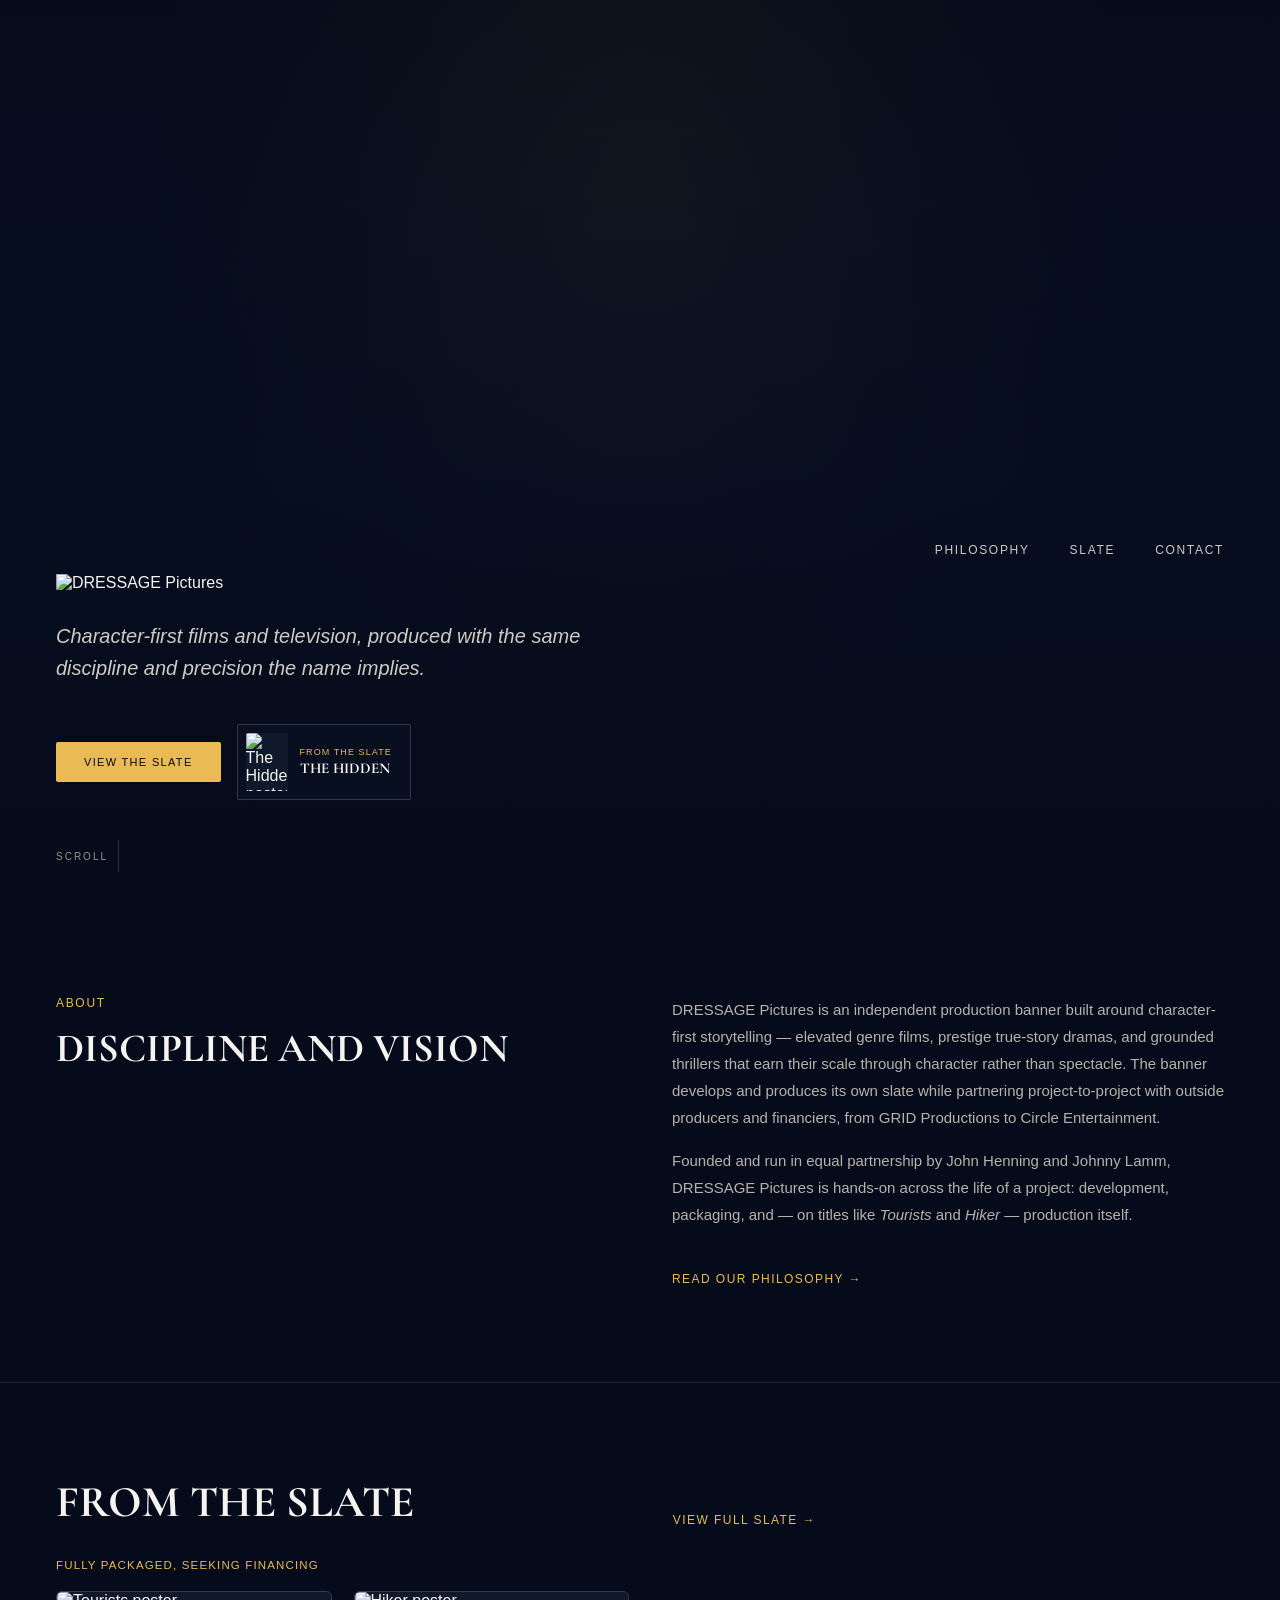
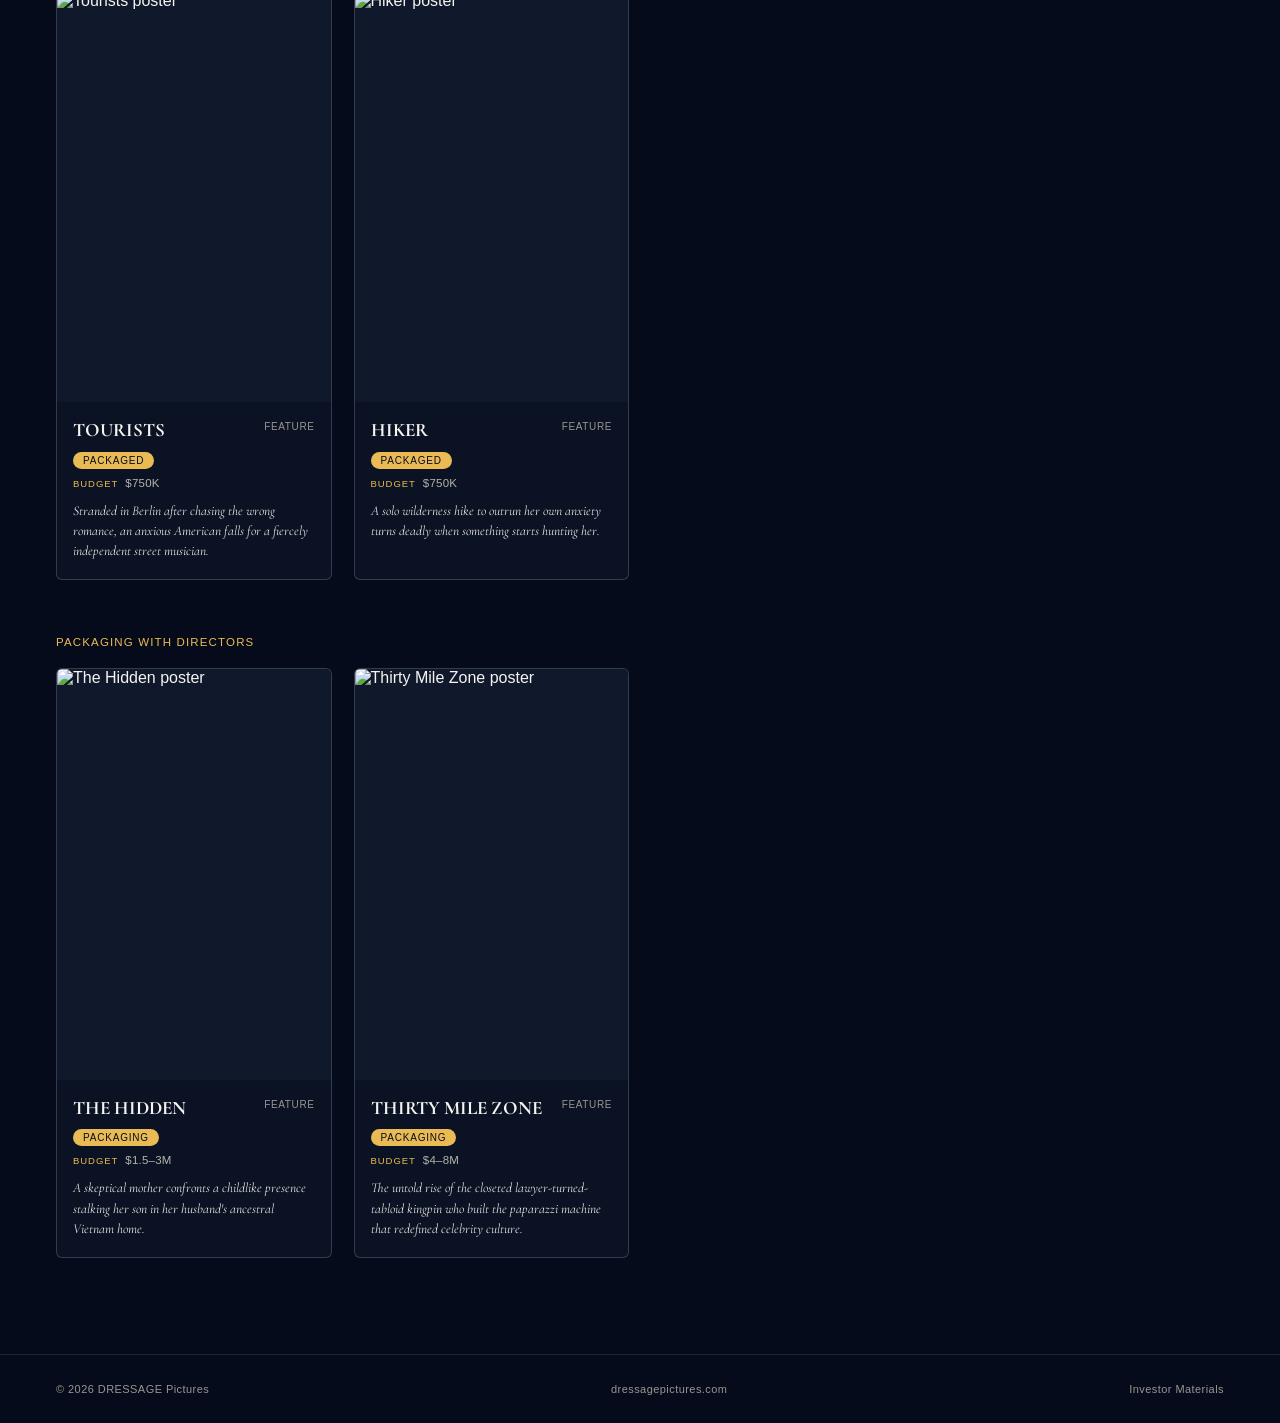
==== index.html @ 516fdd28 "Add files via upload" ====
<!doctype html>
<html lang="en">
<head>
<meta charset="utf-8">
<meta name="viewport" content="width=device-width, initial-scale=1">
<title>DRESSAGE Pictures — Independent Production Banner</title>
<meta name="description" content="DRESSAGE Pictures is an independent production banner built around character-first storytelling — elevated genre films, prestige true-story dramas, and grounded thrillers.">
<link rel="preconnect" href="https://fonts.googleapis.com">
<link href="https://fonts.googleapis.com/css2?family=Cormorant+Garamond:ital,wght@0,500;0,600;0,700;1,500&display=swap" rel="stylesheet">
<link rel="stylesheet" href="style.css">
</head>
<body>

<header class="hero">
  <!--
    HERO VIDEO — alternates back and forth between two graded, muted clips
    (face/neck close-up, then hoof/legwork close-up), each heavily graded to
    match (teal shadows / warm highlights, boosted contrast, vignette, film
    grain, cinematic crop). Free-licensed Pexels footage, no watermark.
    A wider arena/establishing shot is also available at
    assets/video/hero-dressage.mp4 if you'd rather swap it into the rotation.
  -->
  <video class="hero-media" id="hero-video" autoplay muted playsinline webkit-playsinline="true" disablepictureinpicture disableremoteplayback preload="auto" poster="assets/hero-fallback.jpg" src="assets/video/hero-dressage-closeup.mp4"></video>
  <div class="hero-scrim"></div>

  <nav class="site-nav" style="justify-content:flex-end;">
    <nav>
      <a href="philosophy.html" class="navlink">Philosophy</a>
      <a href="slate.html" class="navlink">Slate</a>
      <a href="contact.html" class="navlink">Contact</a>
    </nav>
  </nav>

  <div class="hero-content">
    <img class="hero-logo" src="assets/dressage-logo.png" alt="DRESSAGE Pictures">
    <p class="lede">Character-first films and television, produced with the same discipline and precision the name implies.</p>
    <div class="hero-cta">
      <a class="btn" href="slate.html">View the Slate</a>
      <a class="slate-peek-inline" id="slate-peek-link" href="slate.html">
        <img class="peek-poster" id="slate-peek-img" src="" alt="">
        <span class="peek-text">
          <span class="peek-label">From the Slate</span>
          <span class="peek-title" id="slate-peek-title"></span>
        </span>
      </a>
    </div>
  </div>

  <div class="scroll-cue">Scroll</div>
</header>

<section class="section about-strip">
  <div>
    <div class="eyebrow">About</div>
    <h2 style="font-weight:700; text-transform:uppercase; font-size:clamp(1.9rem,4vw,2.5rem); line-height:1.1; margin-bottom:22px;">Discipline and Vision</h2>
  </div>
  <div>
    <p>DRESSAGE Pictures is an independent production banner built around character-first storytelling — elevated genre films, prestige true-story dramas, and grounded thrillers that earn their scale through character rather than spectacle. The banner develops and produces its own slate while partnering project-to-project with outside producers and financiers, from GRID Productions to Circle Entertainment.</p>
    <p>Founded and run in equal partnership by John Henning and Johnny Lamm, DRESSAGE Pictures is hands-on across the life of a project: development, packaging, and — on titles like <em>Tourists</em> and <em>Hiker</em> — production itself.</p>
    <a class="section-foot-link" href="philosophy.html">Read our philosophy →</a>
  </div>
</section>

<script>
(function(){
  var titles = [
    {slug:"tourists", title:"Tourists", poster:"posters/tourists.jpg"},
    {slug:"hiker", title:"Hiker", poster:"posters/hiker.jpg"},
    {slug:"the-hidden", title:"The Hidden", poster:"posters/the-hidden.jpg"},
    {slug:"thirty-mile-zone", title:"Thirty Mile Zone", poster:"posters/thirty-mile-zone.jpg"},
    {slug:"attached", title:"Attached", poster:"posters/attached.jpg"},
    {slug:"carry-okay", title:"Carry, Okay!", poster:"posters/carry-okay.jpg"},
    {slug:"the-artist", title:"The Artist", poster:"posters/the-artist.jpg"},
    {slug:"sucked-in", title:"Sucked In", poster:"posters/sucked-in.jpg"},
    {slug:"firecracker", title:"Firecracker", poster:"posters/firecracker.jpg"},
    {slug:"elder", title:"Elder", poster:"posters/elder.jpg"},
    {slug:"under-water", title:"Under Water", poster:"posters/under-water.jpg"},
    {slug:"tunnels", title:"Tunnels", poster:"posters/tunnels.jpg"},
    {slug:"the-first-lady", title:"The First Lady", poster:"posters/the-first-lady.jpg"},
    {slug:"dreamliner", title:"Dreamliner", poster:"posters/dreamliner.jpg"},
    {slug:"no-slaves-of-men", title:"No Slaves of Men", poster:"posters/no-slaves-of-men.jpg"},
    {slug:"hank-goes-to-hollywood", title:"Hank Goes to Hollywood", poster:"posters/hank-goes-to-hollywood.jpg"}
  ];
  var pick = titles[Math.floor(Math.random() * titles.length)];
  var link = document.getElementById("slate-peek-link");
  var img = document.getElementById("slate-peek-img");
  var titleEl = document.getElementById("slate-peek-title");
  if(link && img && titleEl){
    link.href = "slate.html#" + pick.slug;
    img.src = pick.poster;
    img.alt = pick.title + " poster";
    titleEl.textContent = pick.title;
  }
})();

(function(){
  // Hero video: alternate back and forth between the two graded clips,
  // starting on a random one each time the page loads. Muted + playsinline
  // so it autoplays inline on iOS/Android; if a mobile browser still blocks
  // autoplay (low-power mode, data saver, etc.) we retry on first touch/tap.
  var heroSources = [
    "assets/video/hero-dressage-closeup.mp4",
    "assets/video/hero-dressage-hooves.mp4"
  ];
  var heroIndex = Math.floor(Math.random() * heroSources.length);
  var v = document.getElementById("hero-video");
  if(v){
    v.src = heroSources[heroIndex];
    v.load();

    var tryPlay = function(){
      var p = v.play();
      if(p && typeof p.catch === "function"){
        p.catch(function(){ /* retried below on user gesture */ });
      }
    };
    tryPlay();

    var resumeOnGesture = function(){
      if(v.paused){ tryPlay(); }
      document.removeEventListener("touchstart", resumeOnGesture);
      document.removeEventListener("click", resumeOnGesture);
    };
    document.addEventListener("touchstart", resumeOnGesture, {passive:true});
    document.addEventListener("click", resumeOnGesture);

    v.addEventListener("ended", function(){
      heroIndex = (heroIndex + 1) % heroSources.length;
      v.src = heroSources[heroIndex];
      tryPlay();
    });
  }
})();
</script>

<hr class="hr">

<section class="section">
  <div class="section-head" style="display:flex; align-items:flex-end; justify-content:space-between; gap:24px; flex-wrap:wrap; margin-bottom:24px;">
    <div>
      <h2>From the Slate</h2>
    </div>
    <a class="section-foot-link" style="margin-top:0;" href="slate.html">View full slate →</a>
  </div>

  <div class="grouplabel">Fully Packaged, Seeking Financing</div>
  <div class="feature-grid" style="margin-bottom:48px;">

    <div class="title-card">
      <img class="poster" src="posters/tourists.jpg" alt="Tourists poster">
      <div class="body">
        <div class="top">
          <h3>Tourists</h3>
          <span class="fmt">Feature</span>
        </div>
        <div><span class="tag tag-prod">Packaged</span></div>
        <div class="budget"><span class="budget-label">Budget</span>$750K</div>
        <p class="logline">Stranded in Berlin after chasing the wrong romance, an anxious American falls for a fiercely independent street musician.</p>
      </div>
    </div>

    <div class="title-card">
      <img class="poster" src="posters/hiker.jpg" alt="Hiker poster">
      <div class="body">
        <div class="top">
          <h3>Hiker</h3>
          <span class="fmt">Feature</span>
        </div>
        <div><span class="tag tag-prod">Packaged</span></div>
        <div class="budget"><span class="budget-label">Budget</span>$750K</div>
        <p class="logline">A solo wilderness hike to outrun her own anxiety turns deadly when something starts hunting her.</p>
      </div>
    </div>

  </div>

  <div class="grouplabel">Packaging with Directors</div>
  <div class="feature-grid">

    <div class="title-card">
      <img class="poster" src="posters/the-hidden.jpg" alt="The Hidden poster">
      <div class="body">
        <div class="top">
          <h3>The Hidden</h3>
          <span class="fmt">Feature</span>
        </div>
        <div><span class="tag tag-prod">Packaging</span></div>
        <div class="budget"><span class="budget-label">Budget</span>$1.5–3M</div>
        <p class="logline">A skeptical mother confronts a childlike presence stalking her son in her husband's ancestral Vietnam home.</p>
      </div>
    </div>

    <div class="title-card">
      <img class="poster" src="posters/thirty-mile-zone.jpg" alt="Thirty Mile Zone poster">
      <div class="body">
        <div class="top">
          <h3>Thirty Mile Zone</h3>
          <span class="fmt">Feature</span>
        </div>
        <div><span class="tag tag-prod">Packaging</span></div>
        <div class="budget"><span class="budget-label">Budget</span>$4–8M</div>
        <p class="logline">The untold rise of the closeted lawyer-turned-tabloid kingpin who built the paparazzi machine that redefined celebrity culture.</p>
      </div>
    </div>

  </div>
</section>

<footer class="site-footer">
  <span>© 2026 DRESSAGE Pictures</span>
  <span>dressagepictures.com</span>
  <a href="#" target="_blank" rel="noopener">Investor Materials</a>
</footer>

</body>
</html>
---- style.css ----
/* ==========================================================================
   DRESSAGE Pictures — shared site stylesheet
   ========================================================================== */

:root{
  --bg:#050b1a;
  --card:#0a1224;
  --gold:#eabb54;
  --ink:#f5f4f0;
  --ink-dim:#cfcbc3;
  --ink-dimmer:#b7b3ab;
  --ink-faint:#9a9690;
  --hair:rgba(245,244,240,0.1);
  --hair-strong:rgba(245,244,240,0.18);
}

*{ box-sizing:border-box; }

html{ scroll-behavior:smooth; }

body{
  margin:0;
  background:var(--bg);
  color:var(--ink);
  font-family:Arial, Helvetica, sans-serif;
  -webkit-font-smoothing:antialiased;
}

a{ color:inherit; text-decoration:none; }
img{ max-width:100%; display:block; }

h1,h2,h3{ font-family:'Cormorant Garamond', Georgia, serif; margin:0; }

.serif-italic{ font-family:'Cormorant Garamond', Georgia, serif; font-style:italic; }

.eyebrow{
  font-size:12px;
  text-transform:uppercase;
  letter-spacing:.14em;
  color:var(--gold);
  margin-bottom:16px;
}

/* ---------- Nav ---------- */
.site-nav{
  position:sticky;
  top:0;
  z-index:50;
  display:flex;
  align-items:center;
  justify-content:space-between;
  padding:12px 56px;
  background:rgba(5,11,26,0.86);
  backdrop-filter:blur(10px);
  -webkit-backdrop-filter:blur(10px);
  border-bottom:1px solid var(--hair);
}
.site-nav .brand{ display:block; line-height:0; }
.site-nav .brand img{ height:140px; width:auto; }
.site-nav nav{
  display:flex;
  gap:40px;
  font-size:12px;
  text-transform:uppercase;
  letter-spacing:.14em;
  color:var(--ink-dim);
}
.navlink{ position:relative; padding-bottom:4px; transition:color .2s ease; }
.navlink:hover{ color:var(--gold); }
.navlink.is-active{ color:var(--gold); }
.navlink.is-active::after{
  content:"";
  position:absolute; left:0; right:0; bottom:-2px;
  height:1px; background:var(--gold);
}
.nav-toggle{ display:none; }

@media (max-width: 720px){
  .site-nav{ padding:10px 24px; }
  .site-nav .brand img{ height:72px; }
  .site-nav nav{ gap:22px; font-size:11px; }
}

/* ---------- Footer ---------- */
.site-footer{
  display:flex;
  align-items:center;
  justify-content:space-between;
  gap:16px;
  flex-wrap:wrap;
  padding:28px 56px;
  border-top:1px solid var(--hair);
  font-size:11px;
  color:var(--ink-faint);
  letter-spacing:.04em;
}
.site-footer a{ color:var(--ink-faint); }
.site-footer a:hover{ color:var(--gold); }

@media (max-width: 720px){
  .site-footer{ padding:22px 24px; justify-content:center; text-align:center; }
}

/* ---------- Generic page header block (used on interior pages) ---------- */
.page-head{
  max-width:760px;
  padding:96px 56px 0;
  margin:0 auto;
}
.page-head h1{
  font-weight:700;
  text-transform:uppercase;
  font-size:clamp(2.4rem, 5vw, 3.5rem);
  line-height:1.05;
  margin:0 0 20px;
}
.page-head .lede{
  font-style:italic;
  font-size:19px;
  line-height:1.6;
  color:var(--ink-dim);
  margin:0;
}

@media (max-width: 720px){
  .page-head{ padding:56px 24px 0; }
}

/* ---------- Buttons / links ---------- */
.btn{
  display:inline-block;
  font-size:11px;
  text-transform:uppercase;
  letter-spacing:.12em;
  color:var(--bg);
  background:var(--gold);
  padding:14px 28px;
  border-radius:2px;
  transition:opacity .2s ease;
}
.btn:hover{ opacity:.85; }
.btn-outline{
  display:inline-block;
  font-size:11px;
  text-transform:uppercase;
  letter-spacing:.12em;
  color:var(--ink);
  border:1px solid var(--hair-strong);
  padding:13px 27px;
  border-radius:2px;
  transition:border-color .2s ease, color .2s ease;
}
.btn-outline:hover{ border-color:var(--gold); color:var(--gold); }

/* ---------- Section wrappers ---------- */
.section{ padding:96px 56px; max-width:1320px; margin:0 auto; }
@media (max-width: 720px){ .section{ padding:64px 24px; } }

.section-head{ max-width:760px; margin:0 0 48px; }
.section-head h2{
  font-weight:700;
  text-transform:uppercase;
  font-size:clamp(2rem, 4vw, 2.75rem);
  line-height:1.08;
}

/* ---------- Philosophy: tenets ---------- */
.tenets{
  display:grid;
  grid-template-columns:repeat(4, minmax(0,1fr));
  gap:20px;
}
@media (max-width: 980px){ .tenets{ grid-template-columns:repeat(2, minmax(0,1fr)); } }
@media (max-width: 560px){ .tenets{ grid-template-columns:1fr; } }

.tenet{
  background:var(--card);
  border:1px solid var(--hair-strong);
  border-radius:6px;
  padding:20px 22px 22px;
}
.tenet-sketch{
  width:100%;
  height:92px;
  object-fit:contain;
  object-position:left center;
  margin:0 0 14px;
  opacity:.92;
}
.tenet .num{ font-size:11px; letter-spacing:.12em; color:var(--gold); margin:0 0 10px; }
.tenet h3{
  font-size:22px; text-transform:uppercase; font-weight:700;
  margin:0 0 10px;
}
.tenet p{ font-size:13.5px; line-height:1.65; color:var(--ink-dimmer); margin:0; }

.promise{
  max-width:720px;
  border-top:1px solid var(--hair-strong);
  padding-top:44px;
  margin-top:24px;
}
.promise p{ font-family:'Cormorant Garamond', Georgia, serif; font-size:19px; line-height:1.6; margin:0 0 14px; }
.promise ul{
  margin:0 0 22px; padding-left:20px;
  font-family:'Cormorant Garamond', Georgia, serif;
  font-size:19px; line-height:1.7; color:#e7e4dd;
}
.promise ul li{ margin-bottom:6px; }
.promise .tagline{
  font-family:Arial, Helvetica, sans-serif;
  font-size:12.5px; text-transform:uppercase; letter-spacing:.12em; color:var(--gold);
}

/* ---------- Slate ---------- */
.grouplabel{
  font-size:11.5px; text-transform:uppercase; letter-spacing:.1em;
  color:var(--gold); margin:0 0 20px; padding-top:8px;
}
.slate-grid{
  display:grid;
  grid-template-columns:repeat(4, minmax(0,1fr));
  gap:22px;
  margin-bottom:56px;
}
.slate-grid:last-child{ margin-bottom:0; }
@media (max-width: 1180px){ .slate-grid{ grid-template-columns:repeat(3, minmax(0,1fr)); } }
@media (max-width: 860px){ .slate-grid{ grid-template-columns:repeat(2, minmax(0,1fr)); } }
@media (max-width: 520px){ .slate-grid{ grid-template-columns:1fr; } }

.title-card{
  background:var(--card);
  border:1px solid var(--hair-strong);
  border-radius:6px;
  overflow:hidden;
  display:flex; flex-direction:column;
  scroll-margin-top:110px;
}
.title-card.is-linked{ border-color:var(--gold); }
.poster{ width:100%; aspect-ratio:2/3; object-fit:cover; background:#10182c; }
.title-card .body{ padding:16px 16px 18px; display:flex; flex-direction:column; gap:8px; flex-grow:1; }
.title-card .top{ display:flex; justify-content:space-between; align-items:flex-start; gap:8px; }
.title-card h3{ font-size:19px; text-transform:uppercase; margin:0; line-height:1.25; }
.title-card .fmt{ font-size:10px; color:var(--ink-faint); white-space:nowrap; padding-top:3px; text-transform:uppercase; letter-spacing:.06em; }
.tag{
  display:inline-block; font-size:10px; text-transform:uppercase; letter-spacing:.08em;
  padding:3px 10px; border-radius:20px;
}
.tag-prod{ color:var(--bg); background:var(--gold); }
.tag-dev{ color:var(--ink); background:transparent; border:1px solid rgba(245,244,240,.4); }
.title-card .logline{
  font-family:'Cormorant Garamond', Georgia, serif; font-style:italic;
  font-size:13.5px; line-height:1.5; color:#e7e4dd; margin:4px 0 0;
}
.title-card .budget{
  font-size:11.5px; color:var(--ink-dimmer); letter-spacing:.02em;
}
.title-card .budget .budget-label{
  text-transform:uppercase; letter-spacing:.1em; color:var(--gold); font-size:9.5px; margin-right:7px;
}
.title-card .badges{ display:flex; gap:6px; flex-wrap:wrap; }
.tag-genre{ color:var(--ink); background:transparent; border:1px solid var(--hair-strong); }
.tag-sub{ color:var(--ink-faint); background:rgba(245,244,240,.05); border:1px solid var(--hair); }
.title-card .credits{
  font-size:11px; color:var(--ink-dimmer); display:flex; flex-direction:column; gap:3px;
}
.title-card .credits .label{
  text-transform:uppercase; letter-spacing:.1em; color:var(--gold); font-size:9.5px; margin-right:7px;
}
.title-card .comps{
  font-size:12px; color:var(--ink-faint); font-style:italic; margin:2px 0 0;
}
.title-card .comps .label{
  font-family:Arial, Helvetica, sans-serif; font-style:normal; text-transform:uppercase;
  font-size:9.5px; letter-spacing:.08em; color:var(--gold); margin-right:6px;
}
.title-card .note{ font-size:11px; color:var(--ink-faint); line-height:1.4; margin:0; }

/* ---------- Contact ---------- */
.contact-cards{ display:flex; gap:24px; max-width:900px; flex-wrap:wrap; }
.contact-card{
  background:var(--card); border:1px solid var(--hair-strong); border-radius:6px;
  padding:30px 32px; flex:1 1 260px;
}
.contact-card .role{ font-size:11px; text-transform:uppercase; letter-spacing:.1em; color:var(--gold); margin:0 0 8px; }
.contact-card .headshot{
  width:72px; height:72px; border-radius:50%; object-fit:cover;
  display:block; margin:0 0 14px; border:1px solid var(--hair-strong);
}
.contact-card h3{ font-size:26px; margin:0 0 10px; }
.contact-card a.mail{
  font-size:14px; color:var(--ink-dimmer); border-bottom:1px solid rgba(245,244,240,.25); padding-bottom:2px;
}
.contact-card a.mail:hover{ color:var(--gold); border-color:var(--gold); }

/* ---------- Home / hero ---------- */
.hero{
  position:relative;
  min-height:100vh;
  display:flex;
  flex-direction:column;
  justify-content:flex-end;
  overflow:hidden;
  background:
    radial-gradient(ellipse at 50% 20%, rgba(234,187,84,0.08), transparent 55%),
    linear-gradient(180deg, #050b1a 0%, #071026 55%, #050b1a 100%);
}
.hero-media{
  position:absolute; inset:0; width:100%; height:100%;
  object-fit:cover;
  z-index:0;
  opacity:.55;
}
.hero-scrim{
  position:absolute; inset:0;
  background:linear-gradient(180deg, rgba(5,11,26,.35) 0%, rgba(5,11,26,.55) 55%, rgba(5,11,26,.96) 100%);
  z-index:1;
}
.hero .site-nav{ position:relative; z-index:2; background:transparent; backdrop-filter:none; border-bottom:1px solid transparent; }
.hero-content{
  position:relative; z-index:2;
  padding:0 56px 100px;
  max-width:900px;
}
.hero-content .eyebrow{ font-size:12px; }
.hero-content h1{
  font-weight:700;
  text-transform:uppercase;
  font-size:clamp(3rem, 9vw, 6.5rem);
  line-height:0.98;
  margin:0 0 24px;
  letter-spacing:.01em;
}
.hero-logo{
  width:min(620px, 62vw);
  height:auto;
  margin:0 0 28px;
}
@media (max-width: 720px){
  .hero-logo{ width:min(420px, 78vw); margin:0 0 20px; }
}
.hero-content p.lede{
  font-style:italic;
  font-size:20px;
  line-height:1.6;
  color:var(--ink-dim);
  max-width:600px;
  margin:0 0 40px;
}
.hero-cta{ display:flex; align-items:center; gap:16px; flex-wrap:wrap; }
.scroll-cue{
  position:absolute; left:56px; bottom:28px; z-index:2;
  font-size:10px; text-transform:uppercase; letter-spacing:.2em; color:var(--ink-faint);
  display:flex; align-items:center; gap:10px;
}
.scroll-cue::after{ content:""; width:1px; height:32px; background:var(--hair-strong); }

@media (max-width: 720px){
  .hero-content{ padding:0 24px 72px; }
  .scroll-cue{ left:24px; }
}

/* ---------- Home: intro / about strip ---------- */
.about-strip{
  display:grid;
  grid-template-columns:1fr 1fr;
  gap:64px;
  align-items:start;
}
@media (max-width: 860px){ .about-strip{ grid-template-columns:1fr; gap:32px; } }
.about-strip p{
  font-size:15px; line-height:1.8; color:var(--ink-dimmer); margin:0 0 16px;
}

/* ---------- Home: slate-peek widget (inline, beside hero CTAs) ---------- */
.slate-peek-inline{
  display:flex;
  align-items:center;
  gap:12px;
  background:rgba(10,18,36,0.7);
  border:1px solid var(--hair-strong);
  border-radius:2px;
  padding:8px 18px 8px 8px;
  backdrop-filter:blur(6px);
  -webkit-backdrop-filter:blur(6px);
  transition:border-color .2s ease;
}
.slate-peek-inline:hover{ border-color:var(--gold); }
.slate-peek-inline .peek-poster{
  width:42px; height:58px; object-fit:cover; border-radius:2px; flex-shrink:0; background:#10182c;
}
.slate-peek-inline .peek-text{ display:flex; flex-direction:column; gap:3px; }
.slate-peek-inline .peek-label{
  font-size:9px; text-transform:uppercase; letter-spacing:.12em; color:var(--gold);
}
.slate-peek-inline .peek-title{
  font-family:'Cormorant Garamond', Georgia, serif; font-weight:700; text-transform:uppercase;
  font-size:15px; line-height:1.15; color:var(--ink);
}

/* ---------- Home: featured slate preview ---------- */
.feature-grid{
  display:grid;
  grid-template-columns:repeat(4, minmax(0,1fr));
  gap:22px;
}
@media (max-width: 980px){ .feature-grid{ grid-template-columns:repeat(2, minmax(0,1fr)); } }
@media (max-width: 520px){ .feature-grid{ grid-template-columns:1fr; } }

.section-foot-link{
  margin-top:44px;
  display:flex; align-items:center; gap:12px;
  font-size:12px; text-transform:uppercase; letter-spacing:.12em; color:var(--gold);
}
.section-foot-link:hover{ opacity:.8; }

/* Divider */
.hr{ height:1px; background:var(--hair); border:0; margin:0; }
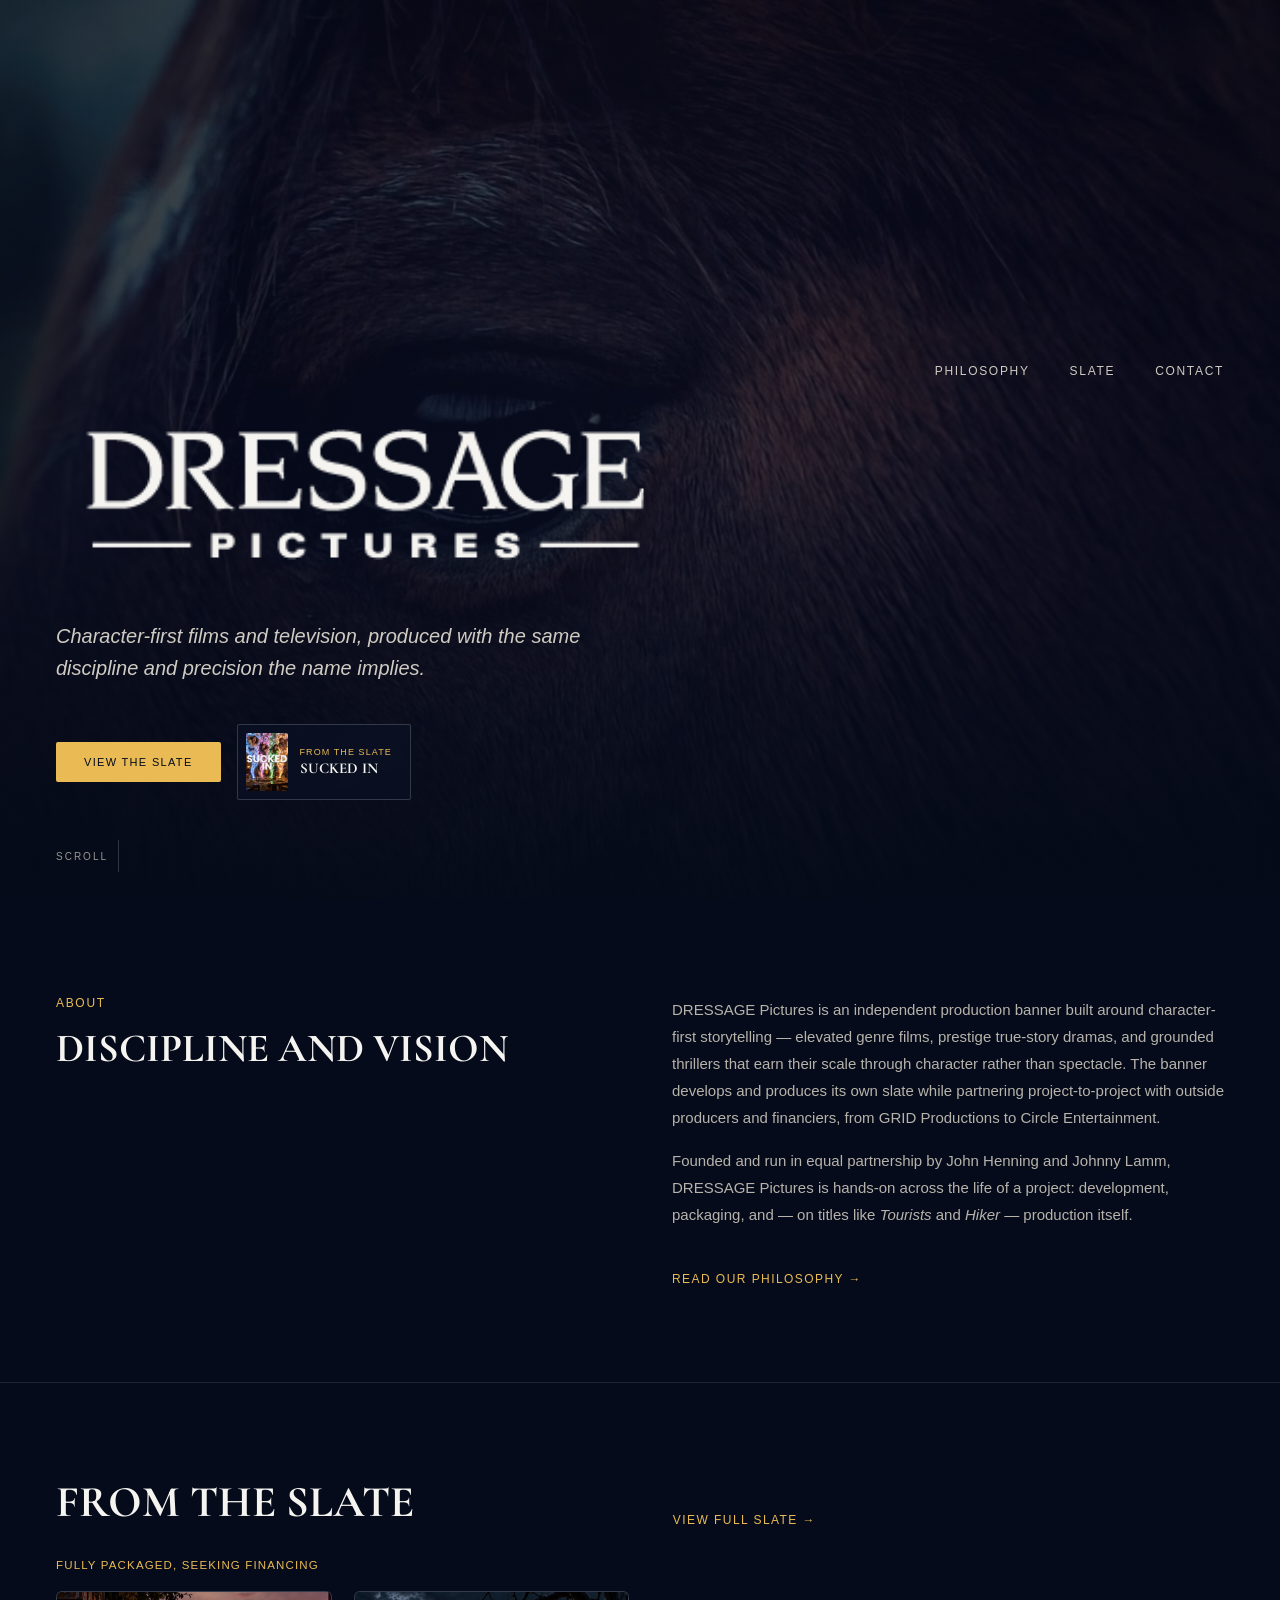
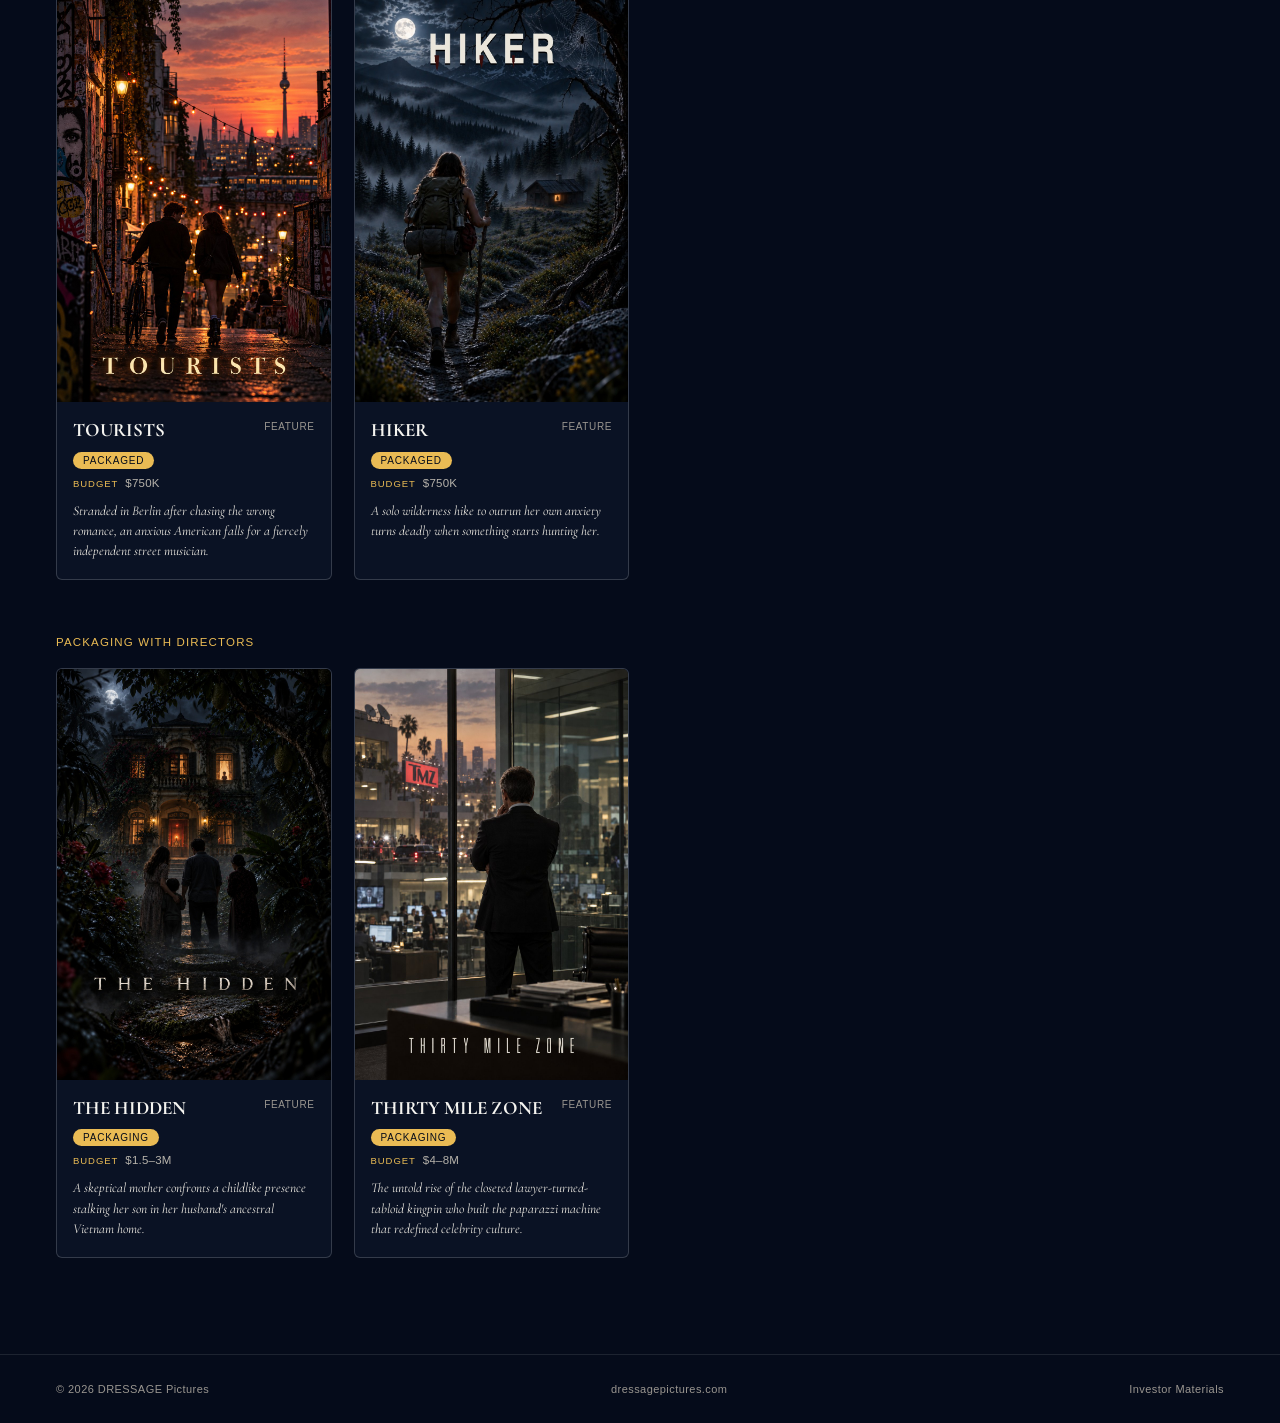
==== commit a460916e: "Add investor materials request page and wire up links" ====
--- a/index.html
+++ b/index.html
@@ -12,204 +12,204 @@
 <body>
 
 <header class="hero">
-  <!--
-    HERO VIDEO — alternates back and forth between two graded, muted clips
-    (face/neck close-up, then hoof/legwork close-up), each heavily graded to
-    match (teal shadows / warm highlights, boosted contrast, vignette, film
-    grain, cinematic crop). Free-licensed Pexels footage, no watermark.
-    A wider arena/establishing shot is also available at
-    assets/video/hero-dressage.mp4 if you'd rather swap it into the rotation.
-  -->
-  <video class="hero-media" id="hero-video" autoplay muted playsinline webkit-playsinline="true" disablepictureinpicture disableremoteplayback preload="auto" poster="assets/hero-fallback.jpg" src="assets/video/hero-dressage-closeup.mp4"></video>
-  <div class="hero-scrim"></div>
-
-  <nav class="site-nav" style="justify-content:flex-end;">
-    <nav>
-      <a href="philosophy.html" class="navlink">Philosophy</a>
-      <a href="slate.html" class="navlink">Slate</a>
-      <a href="contact.html" class="navlink">Contact</a>
-    </nav>
-  </nav>
-
-  <div class="hero-content">
-    <img class="hero-logo" src="assets/dressage-logo.png" alt="DRESSAGE Pictures">
-    <p class="lede">Character-first films and television, produced with the same discipline and precision the name implies.</p>
-    <div class="hero-cta">
-      <a class="btn" href="slate.html">View the Slate</a>
-      <a class="slate-peek-inline" id="slate-peek-link" href="slate.html">
-        <img class="peek-poster" id="slate-peek-img" src="" alt="">
-        <span class="peek-text">
-          <span class="peek-label">From the Slate</span>
-          <span class="peek-title" id="slate-peek-title"></span>
-        </span>
-      </a>
-    </div>
-  </div>
-
-  <div class="scroll-cue">Scroll</div>
+<!--
+HERO VIDEO — alternates back and forth between two graded, muted clips
+(face/neck close-up, then hoof/legwork close-up), each heavily graded to
+match (teal shadows / warm highlights, boosted contrast, vignette, film
+grain, cinematic crop). Free-licensed Pexels footage, no watermark.
+A wider arena/establishing shot is also available at
+assets/video/hero-dressage.mp4 if you'd rather swap it into the rotation.
+-->
+<video class="hero-media" id="hero-video" autoplay muted playsinline webkit-playsinline="true" disablepictureinpicture disableremoteplayback preload="auto" poster="assets/hero-fallback.jpg" src="assets/video/hero-dressage-closeup.mp4"></video>
+<div class="hero-scrim"></div>
+
+<nav class="site-nav" style="justify-content:flex-end;">
+<nav>
+<a href="philosophy.html" class="navlink">Philosophy</a>
+<a href="slate.html" class="navlink">Slate</a>
+<a href="contact.html" class="navlink">Contact</a>
+</nav>
+</nav>
+
+<div class="hero-content">
+<img class="hero-logo" src="assets/dressage-logo.png" alt="DRESSAGE Pictures">
+<p class="lede">Character-first films and television, produced with the same discipline and precision the name implies.</p>
+<div class="hero-cta">
+<a class="btn" href="slate.html">View the Slate</a>
+<a class="slate-peek-inline" id="slate-peek-link" href="slate.html">
+<img class="peek-poster" id="slate-peek-img" src="" alt="">
+<span class="peek-text">
+<span class="peek-label">From the Slate</span>
+<span class="peek-title" id="slate-peek-title"></span>
+</span>
+</a>
+</div>
+</div>
+
+<div class="scroll-cue">Scroll</div>
 </header>
 
 <section class="section about-strip">
-  <div>
-    <div class="eyebrow">About</div>
-    <h2 style="font-weight:700; text-transform:uppercase; font-size:clamp(1.9rem,4vw,2.5rem); line-height:1.1; margin-bottom:22px;">Discipline and Vision</h2>
-  </div>
-  <div>
-    <p>DRESSAGE Pictures is an independent production banner built around character-first storytelling — elevated genre films, prestige true-story dramas, and grounded thrillers that earn their scale through character rather than spectacle. The banner develops and produces its own slate while partnering project-to-project with outside producers and financiers, from GRID Productions to Circle Entertainment.</p>
-    <p>Founded and run in equal partnership by John Henning and Johnny Lamm, DRESSAGE Pictures is hands-on across the life of a project: development, packaging, and — on titles like <em>Tourists</em> and <em>Hiker</em> — production itself.</p>
-    <a class="section-foot-link" href="philosophy.html">Read our philosophy →</a>
-  </div>
+<div>
+<div class="eyebrow">About</div>
+<h2 style="font-weight:700; text-transform:uppercase; font-size:clamp(1.9rem,4vw,2.5rem); line-height:1.1; margin-bottom:22px;">Discipline and Vision</h2>
+</div>
+<div>
+<p>DRESSAGE Pictures is an independent production banner built around character-first storytelling — elevated genre films, prestige true-story dramas, and grounded thrillers that earn their scale through character rather than spectacle. The banner develops and produces its own slate while partnering project-to-project with outside producers and financiers, from GRID Productions to Circle Entertainment.</p>
+<p>Founded and run in equal partnership by John Henning and Johnny Lamm, DRESSAGE Pictures is hands-on across the life of a project: development, packaging, and — on titles like <em>Tourists</em> and <em>Hiker</em> — production itself.</p>
+<a class="section-foot-link" href="philosophy.html">Read our philosophy →</a>
+</div>
 </section>
 
 <script>
 (function(){
-  var titles = [
-    {slug:"tourists", title:"Tourists", poster:"posters/tourists.jpg"},
-    {slug:"hiker", title:"Hiker", poster:"posters/hiker.jpg"},
-    {slug:"the-hidden", title:"The Hidden", poster:"posters/the-hidden.jpg"},
-    {slug:"thirty-mile-zone", title:"Thirty Mile Zone", poster:"posters/thirty-mile-zone.jpg"},
-    {slug:"attached", title:"Attached", poster:"posters/attached.jpg"},
-    {slug:"carry-okay", title:"Carry, Okay!", poster:"posters/carry-okay.jpg"},
-    {slug:"the-artist", title:"The Artist", poster:"posters/the-artist.jpg"},
-    {slug:"sucked-in", title:"Sucked In", poster:"posters/sucked-in.jpg"},
-    {slug:"firecracker", title:"Firecracker", poster:"posters/firecracker.jpg"},
-    {slug:"elder", title:"Elder", poster:"posters/elder.jpg"},
-    {slug:"under-water", title:"Under Water", poster:"posters/under-water.jpg"},
-    {slug:"tunnels", title:"Tunnels", poster:"posters/tunnels.jpg"},
-    {slug:"the-first-lady", title:"The First Lady", poster:"posters/the-first-lady.jpg"},
-    {slug:"dreamliner", title:"Dreamliner", poster:"posters/dreamliner.jpg"},
-    {slug:"no-slaves-of-men", title:"No Slaves of Men", poster:"posters/no-slaves-of-men.jpg"},
-    {slug:"hank-goes-to-hollywood", title:"Hank Goes to Hollywood", poster:"posters/hank-goes-to-hollywood.jpg"}
-  ];
-  var pick = titles[Math.floor(Math.random() * titles.length)];
-  var link = document.getElementById("slate-peek-link");
-  var img = document.getElementById("slate-peek-img");
-  var titleEl = document.getElementById("slate-peek-title");
-  if(link && img && titleEl){
-    link.href = "slate.html#" + pick.slug;
-    img.src = pick.poster;
-    img.alt = pick.title + " poster";
-    titleEl.textContent = pick.title;
-  }
+var titles = [
+{slug:"tourists", title:"Tourists", poster:"posters/tourists.jpg"},
+{slug:"hiker", title:"Hiker", poster:"posters/hiker.jpg"},
+{slug:"the-hidden", title:"The Hidden", poster:"posters/the-hidden.jpg"},
+{slug:"thirty-mile-zone", title:"Thirty Mile Zone", poster:"posters/thirty-mile-zone.jpg"},
+{slug:"attached", title:"Attached", poster:"posters/attached.jpg"},
+{slug:"carry-okay", title:"Carry, Okay!", poster:"posters/carry-okay.jpg"},
+{slug:"the-artist", title:"The Artist", poster:"posters/the-artist.jpg"},
+{slug:"sucked-in", title:"Sucked In", poster:"posters/sucked-in.jpg"},
+{slug:"firecracker", title:"Firecracker", poster:"posters/firecracker.jpg"},
+{slug:"elder", title:"Elder", poster:"posters/elder.jpg"},
+{slug:"under-water", title:"Under Water", poster:"posters/under-water.jpg"},
+{slug:"tunnels", title:"Tunnels", poster:"posters/tunnels.jpg"},
+{slug:"the-first-lady", title:"The First Lady", poster:"posters/the-first-lady.jpg"},
+{slug:"dreamliner", title:"Dreamliner", poster:"posters/dreamliner.jpg"},
+{slug:"no-slaves-of-men", title:"No Slaves of Men", poster:"posters/no-slaves-of-men.jpg"},
+{slug:"hank-goes-to-hollywood", title:"Hank Goes to Hollywood", poster:"posters/hank-goes-to-hollywood.jpg"}
+];
+var pick = titles[Math.floor(Math.random() * titles.length)];
+var link = document.getElementById("slate-peek-link");
+var img = document.getElementById("slate-peek-img");
+var titleEl = document.getElementById("slate-peek-title");
+if(link && img && titleEl){
+link.href = "slate.html#" + pick.slug;
+img.src = pick.poster;
+img.alt = pick.title + " poster";
+titleEl.textContent = pick.title;
+}
 })();
 
 (function(){
-  // Hero video: alternate back and forth between the two graded clips,
-  // starting on a random one each time the page loads. Muted + playsinline
-  // so it autoplays inline on iOS/Android; if a mobile browser still blocks
-  // autoplay (low-power mode, data saver, etc.) we retry on first touch/tap.
-  var heroSources = [
-    "assets/video/hero-dressage-closeup.mp4",
-    "assets/video/hero-dressage-hooves.mp4"
-  ];
-  var heroIndex = Math.floor(Math.random() * heroSources.length);
-  var v = document.getElementById("hero-video");
-  if(v){
-    v.src = heroSources[heroIndex];
-    v.load();
-
-    var tryPlay = function(){
-      var p = v.play();
-      if(p && typeof p.catch === "function"){
-        p.catch(function(){ /* retried below on user gesture */ });
-      }
-    };
-    tryPlay();
-
-    var resumeOnGesture = function(){
-      if(v.paused){ tryPlay(); }
-      document.removeEventListener("touchstart", resumeOnGesture);
-      document.removeEventListener("click", resumeOnGesture);
-    };
-    document.addEventListener("touchstart", resumeOnGesture, {passive:true});
-    document.addEventListener("click", resumeOnGesture);
-
-    v.addEventListener("ended", function(){
-      heroIndex = (heroIndex + 1) % heroSources.length;
-      v.src = heroSources[heroIndex];
-      tryPlay();
-    });
-  }
+// Hero video: alternate back and forth between the two graded clips,
+// starting on a random one each time the page loads. Muted + playsinline
+// so it autoplays inline on iOS/Android; if a mobile browser still blocks
+// autoplay (low-power mode, data saver, etc.) we retry on first touch/tap.
+var heroSources = [
+"assets/video/hero-dressage-closeup.mp4",
+"assets/video/hero-dressage-hooves.mp4"
+];
+var heroIndex = Math.floor(Math.random() * heroSources.length);
+var v = document.getElementById("hero-video");
+if(v){
+v.src = heroSources[heroIndex];
+v.load();
+
+var tryPlay = function(){
+var p = v.play();
+if(p && typeof p.catch === "function"){
+p.catch(function(){ /* retried below on user gesture */ });
+}
+};
+tryPlay();
+
+var resumeOnGesture = function(){
+if(v.paused){ tryPlay(); }
+document.removeEventListener("touchstart", resumeOnGesture);
+document.removeEventListener("click", resumeOnGesture);
+};
+document.addEventListener("touchstart", resumeOnGesture, {passive:true});
+document.addEventListener("click", resumeOnGesture);
+
+v.addEventListener("ended", function(){
+heroIndex = (heroIndex + 1) % heroSources.length;
+v.src = heroSources[heroIndex];
+tryPlay();
+});
+}
 })();
 </script>
 
 <hr class="hr">
 
 <section class="section">
-  <div class="section-head" style="display:flex; align-items:flex-end; justify-content:space-between; gap:24px; flex-wrap:wrap; margin-bottom:24px;">
-    <div>
-      <h2>From the Slate</h2>
-    </div>
-    <a class="section-foot-link" style="margin-top:0;" href="slate.html">View full slate →</a>
-  </div>
-
-  <div class="grouplabel">Fully Packaged, Seeking Financing</div>
-  <div class="feature-grid" style="margin-bottom:48px;">
-
-    <div class="title-card">
-      <img class="poster" src="posters/tourists.jpg" alt="Tourists poster">
-      <div class="body">
-        <div class="top">
-          <h3>Tourists</h3>
-          <span class="fmt">Feature</span>
-        </div>
-        <div><span class="tag tag-prod">Packaged</span></div>
-        <div class="budget"><span class="budget-label">Budget</span>$750K</div>
-        <p class="logline">Stranded in Berlin after chasing the wrong romance, an anxious American falls for a fiercely independent street musician.</p>
-      </div>
-    </div>
-
-    <div class="title-card">
-      <img class="poster" src="posters/hiker.jpg" alt="Hiker poster">
-      <div class="body">
-        <div class="top">
-          <h3>Hiker</h3>
-          <span class="fmt">Feature</span>
-        </div>
-        <div><span class="tag tag-prod">Packaged</span></div>
-        <div class="budget"><span class="budget-label">Budget</span>$750K</div>
-        <p class="logline">A solo wilderness hike to outrun her own anxiety turns deadly when something starts hunting her.</p>
-      </div>
-    </div>
-
-  </div>
-
-  <div class="grouplabel">Packaging with Directors</div>
-  <div class="feature-grid">
-
-    <div class="title-card">
-      <img class="poster" src="posters/the-hidden.jpg" alt="The Hidden poster">
-      <div class="body">
-        <div class="top">
-          <h3>The Hidden</h3>
-          <span class="fmt">Feature</span>
-        </div>
-        <div><span class="tag tag-prod">Packaging</span></div>
-        <div class="budget"><span class="budget-label">Budget</span>$1.5–3M</div>
-        <p class="logline">A skeptical mother confronts a childlike presence stalking her son in her husband's ancestral Vietnam home.</p>
-      </div>
-    </div>
-
-    <div class="title-card">
-      <img class="poster" src="posters/thirty-mile-zone.jpg" alt="Thirty Mile Zone poster">
-      <div class="body">
-        <div class="top">
-          <h3>Thirty Mile Zone</h3>
-          <span class="fmt">Feature</span>
-        </div>
-        <div><span class="tag tag-prod">Packaging</span></div>
-        <div class="budget"><span class="budget-label">Budget</span>$4–8M</div>
-        <p class="logline">The untold rise of the closeted lawyer-turned-tabloid kingpin who built the paparazzi machine that redefined celebrity culture.</p>
-      </div>
-    </div>
-
-  </div>
+<div class="section-head" style="display:flex; align-items:flex-end; justify-content:space-between; gap:24px; flex-wrap:wrap; margin-bottom:24px;">
+<div>
+<h2>From the Slate</h2>
+</div>
+<a class="section-foot-link" style="margin-top:0;" href="slate.html">View full slate →</a>
+</div>
+
+<div class="grouplabel">Fully Packaged, Seeking Financing</div>
+<div class="feature-grid" style="margin-bottom:48px;">
+
+<div class="title-card">
+<img class="poster" src="posters/tourists.jpg" alt="Tourists poster">
+<div class="body">
+<div class="top">
+<h3>Tourists</h3>
+<span class="fmt">Feature</span>
+</div>
+<div><span class="tag tag-prod">Packaged</span></div>
+<div class="budget"><span class="budget-label">Budget</span>$750K</div>
+<p class="logline">Stranded in Berlin after chasing the wrong romance, an anxious American falls for a fiercely independent street musician.</p>
+</div>
+</div>
+
+<div class="title-card">
+<img class="poster" src="posters/hiker.jpg" alt="Hiker poster">
+<div class="body">
+<div class="top">
+<h3>Hiker</h3>
+<span class="fmt">Feature</span>
+</div>
+<div><span class="tag tag-prod">Packaged</span></div>
+<div class="budget"><span class="budget-label">Budget</span>$750K</div>
+<p class="logline">A solo wilderness hike to outrun her own anxiety turns deadly when something starts hunting her.</p>
+</div>
+</div>
+
+</div>
+
+<div class="grouplabel">Packaging with Directors</div>
+<div class="feature-grid">
+
+<div class="title-card">
+<img class="poster" src="posters/the-hidden.jpg" alt="The Hidden poster">
+<div class="body">
+<div class="top">
+<h3>The Hidden</h3>
+<span class="fmt">Feature</span>
+</div>
+<div><span class="tag tag-prod">Packaging</span></div>
+<div class="budget"><span class="budget-label">Budget</span>$1.5–3M</div>
+<p class="logline">A skeptical mother confronts a childlike presence stalking her son in her husband's ancestral Vietnam home.</p>
+</div>
+</div>
+
+<div class="title-card">
+<img class="poster" src="posters/thirty-mile-zone.jpg" alt="Thirty Mile Zone poster">
+<div class="body">
+<div class="top">
+<h3>Thirty Mile Zone</h3>
+<span class="fmt">Feature</span>
+</div>
+<div><span class="tag tag-prod">Packaging</span></div>
+<div class="budget"><span class="budget-label">Budget</span>$4–8M</div>
+<p class="logline">The untold rise of the closeted lawyer-turned-tabloid kingpin who built the paparazzi machine that redefined celebrity culture.</p>
+</div>
+</div>
+
+</div>
 </section>
 
 <footer class="site-footer">
-  <span>© 2026 DRESSAGE Pictures</span>
-  <span>dressagepictures.com</span>
-  <a href="#" target="_blank" rel="noopener">Investor Materials</a>
+<span>© 2026 DRESSAGE Pictures</span>
+<span>dressagepictures.com</span>
+<a href="invest.html">Investor Materials</a>
 </footer>
 
 </body>
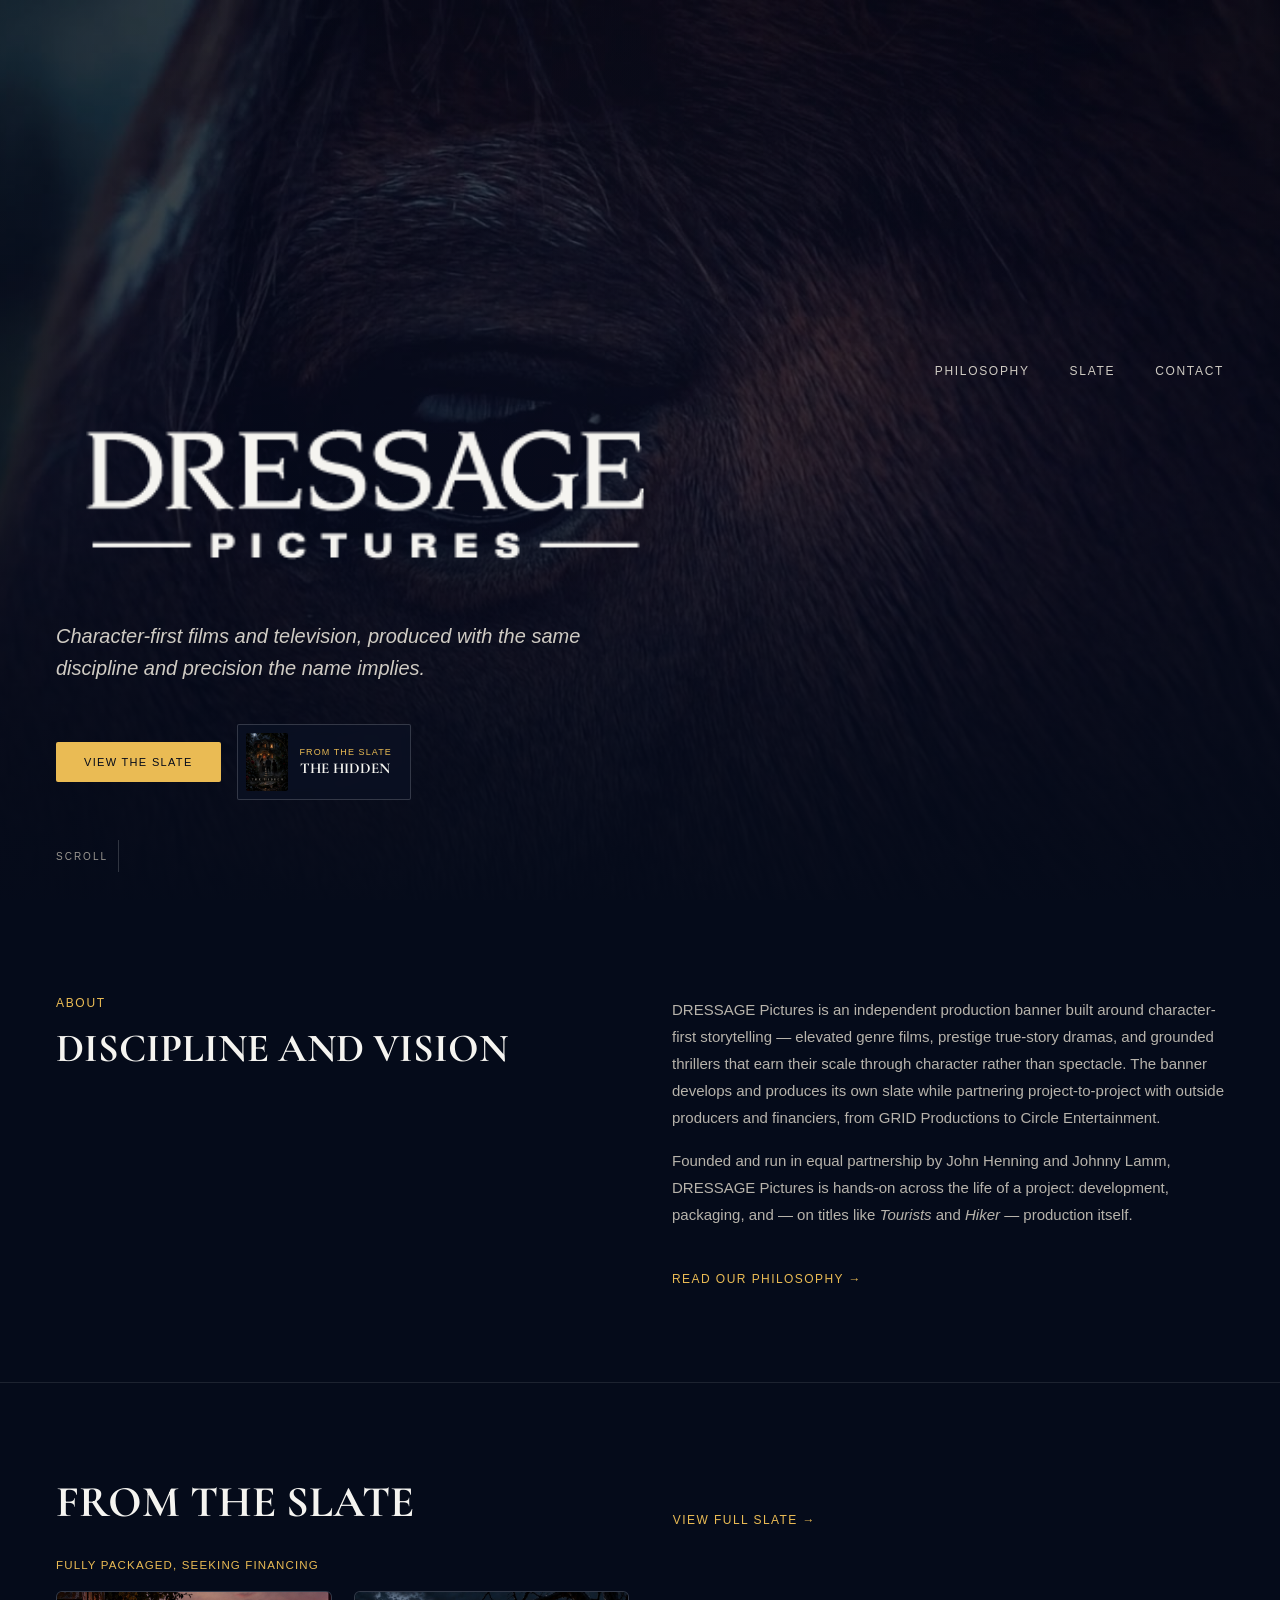
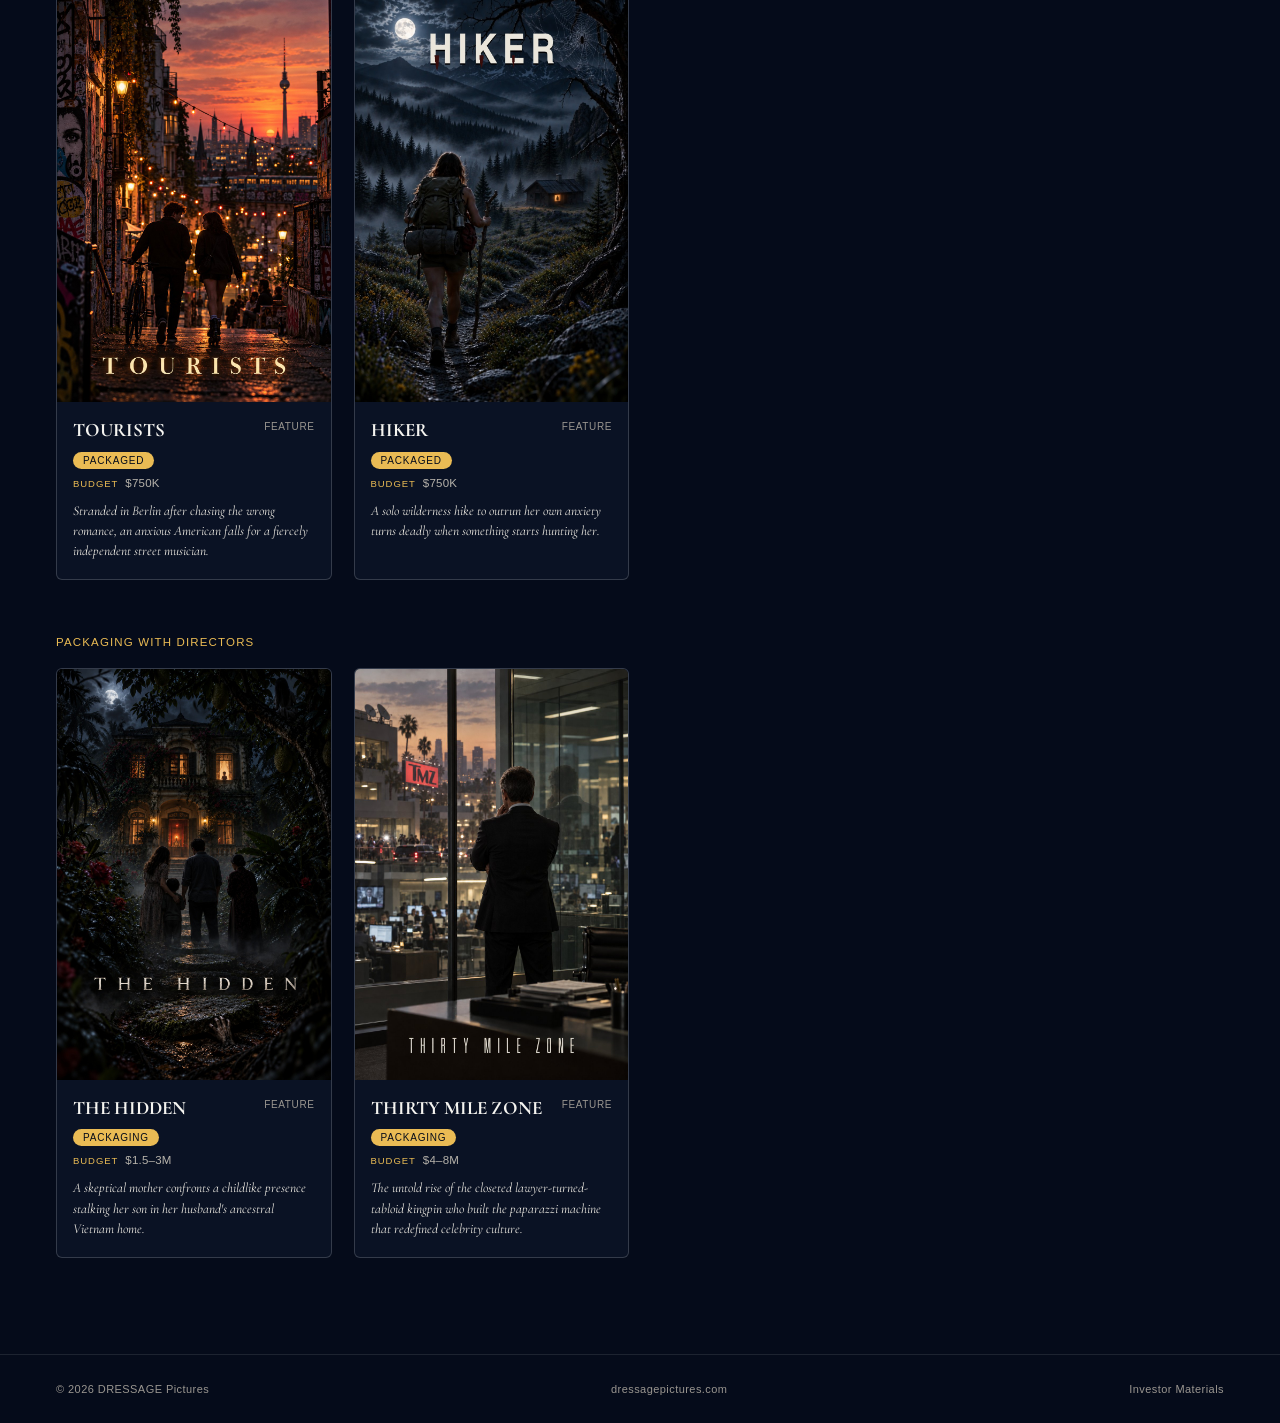
==== commit 58e33e2a: "Add SEO: meta tags, sitemap, robots.txt, structured data" ====
--- a/index.html
+++ b/index.html
@@ -3,8 +3,38 @@
 <head>
 <meta charset="utf-8">
 <meta name="viewport" content="width=device-width, initial-scale=1">
-<title>DRESSAGE Pictures — Independent Production Banner</title>
-<meta name="description" content="DRESSAGE Pictures is an independent production banner built around character-first storytelling — elevated genre films, prestige true-story dramas, and grounded thrillers.">
+<title>DRESSAGE Pictures — Independent Film Production Company</title>
+<meta name="description" content="DRESSAGE Pictures is an independent film production company built around character-first storytelling — elevated genre films, prestige true-story dramas, and grounded thrillers, run by Johnny Lamm and John Henning.">
+<link rel="canonical" href="https://dressagepictures.com/">
+<meta property="og:type" content="website">
+<meta property="og:site_name" content="DRESSAGE Pictures">
+<meta property="og:title" content="DRESSAGE Pictures — Independent Film Production Company">
+<meta property="og:description" content="Character-first films and television, produced with the same discipline and precision the name implies.">
+<meta property="og:url" content="https://dressagepictures.com/">
+<meta property="og:image" content="https://dressagepictures.com/assets/dressage-logo.png">
+<meta name="twitter:card" content="summary_large_image">
+<meta name="twitter:title" content="DRESSAGE Pictures — Independent Film Production Company">
+<meta name="twitter:description" content="Character-first films and television, produced with the same discipline and precision the name implies.">
+<meta name="twitter:image" content="https://dressagepictures.com/assets/dressage-logo.png">
+<script type="application/ld+json">
+{
+  "@context": "https://schema.org",
+  "@type": "Organization",
+  "name": "DRESSAGE Pictures",
+  "url": "https://dressagepictures.com/",
+  "logo": "https://dressagepictures.com/assets/dressage-logo.png",
+  "description": "DRESSAGE Pictures is an independent film production company producing character-first features and television, and partnering with outside producers and financiers project-to-project.",
+  "founder": [
+    { "@type": "Person", "name": "Johnny Lamm" },
+    { "@type": "Person", "name": "John Henning" }
+  ],
+  "sameAs": [
+    "https://www.instagram.com/dressage__pictures/",
+    "https://www.linkedin.com/dressagepictures",
+    "https://pro.imdb.com/company/co1218428"
+  ]
+}
+</script>
 <link rel="preconnect" href="https://fonts.googleapis.com">
 <link href="https://fonts.googleapis.com/css2?family=Cormorant+Garamond:ital,wght@0,500;0,600;0,700;1,500&display=swap" rel="stylesheet">
 <link rel="stylesheet" href="style.css">
@@ -33,6 +63,7 @@
 
 <div class="hero-content">
 <img class="hero-logo" src="assets/dressage-logo.png" alt="DRESSAGE Pictures">
+<h1 style="position:absolute; width:1px; height:1px; overflow:hidden; clip:rect(0,0,0,0); white-space:nowrap;">DRESSAGE Pictures — Independent Film Production Company</h1>
 <p class="lede">Character-first films and television, produced with the same discipline and precision the name implies.</p>
 <div class="hero-cta">
 <a class="btn" href="slate.html">View the Slate</a>
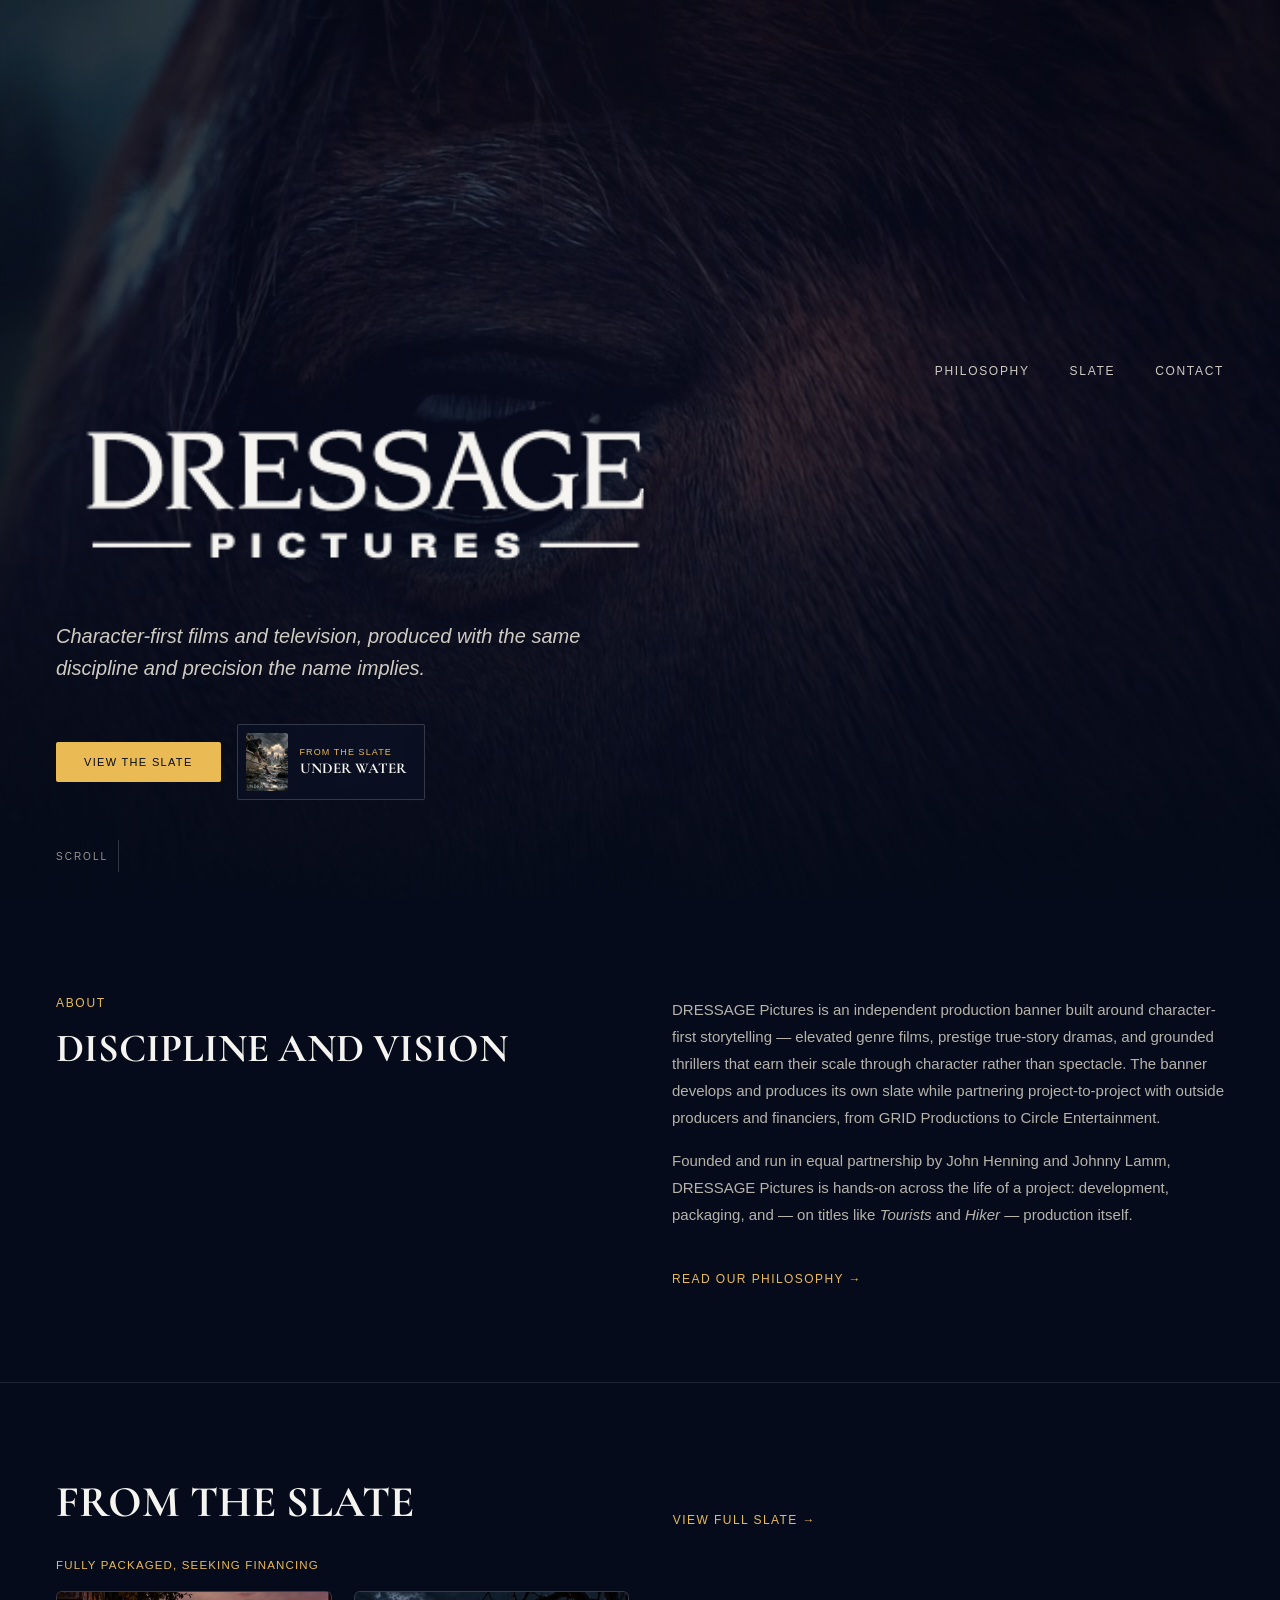
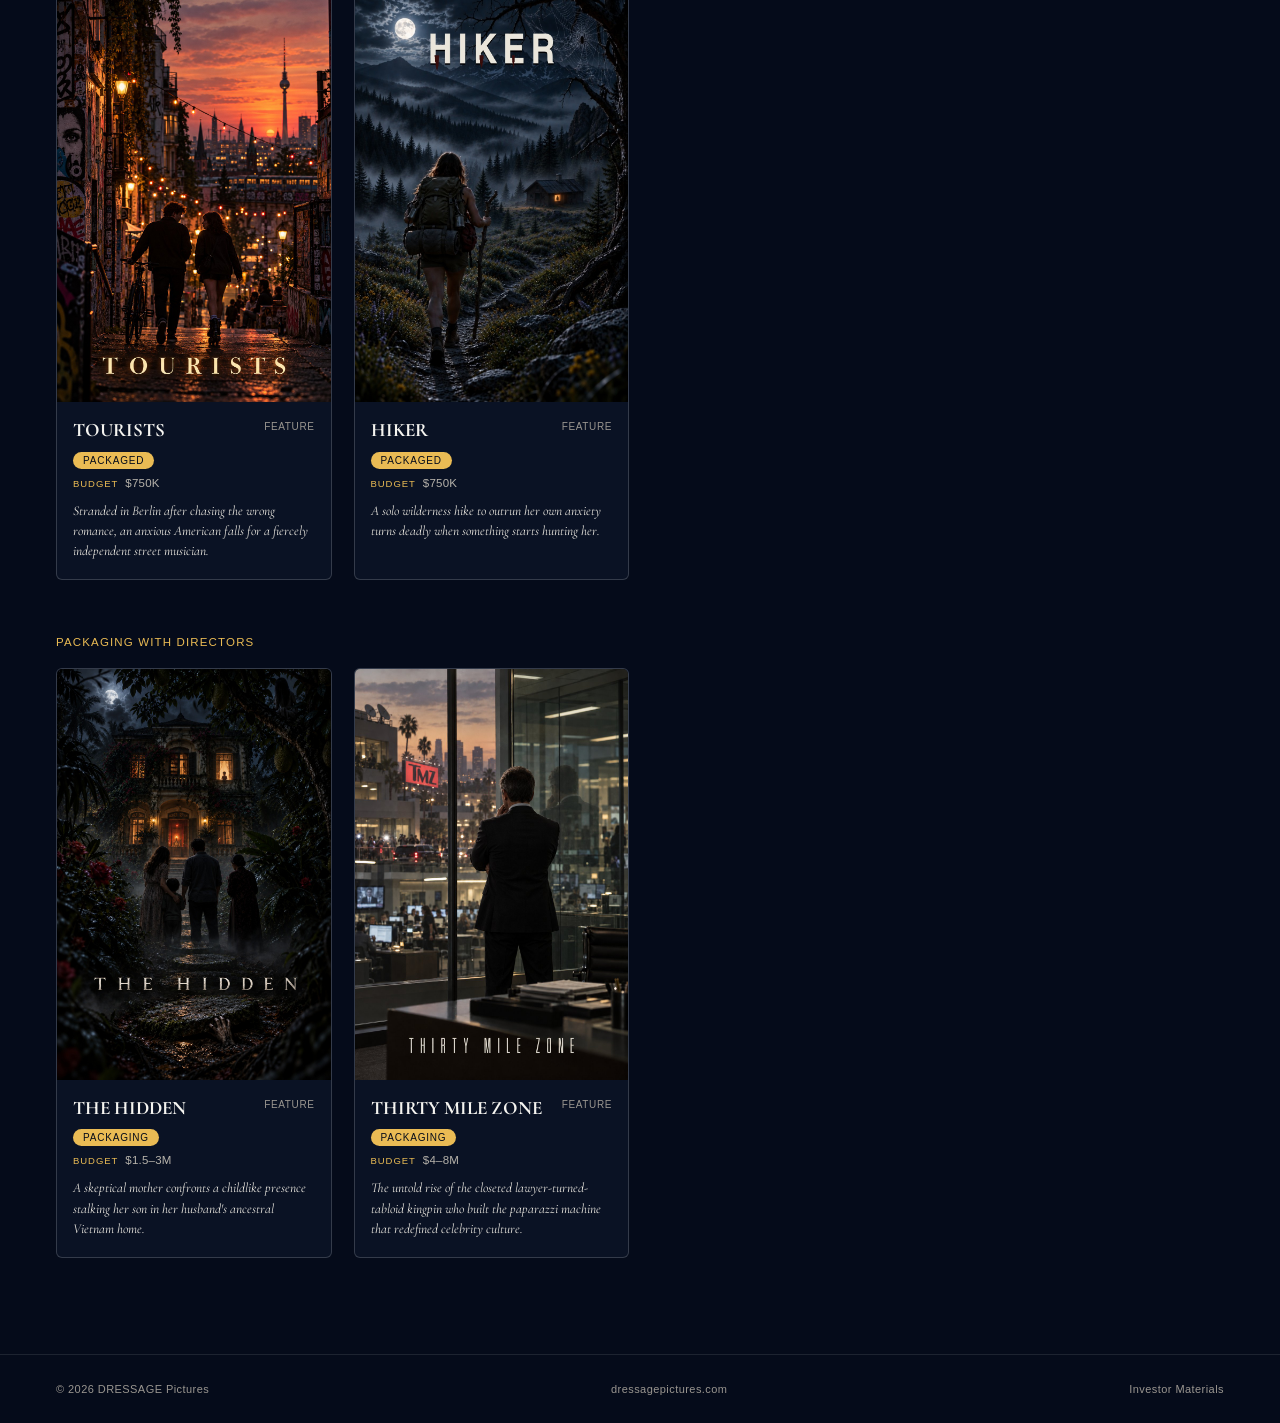
==== commit 3d0c4a8b: "Add AI-crawler access rules, llms.txt, and entity-resolution structured data" ====
--- a/index.html
+++ b/index.html
@@ -11,27 +11,74 @@
 <meta property="og:title" content="DRESSAGE Pictures — Independent Film Production Company">
 <meta property="og:description" content="Character-first films and television, produced with the same discipline and precision the name implies.">
 <meta property="og:url" content="https://dressagepictures.com/">
-<meta property="og:image" content="https://dressagepictures.com/assets/dressage-logo.png">
+<meta property="og:image" content="https://dressagepictures.com/assets/og-image.png">
+<meta property="og:image:width" content="1200">
+<meta property="og:image:height" content="630">
 <meta name="twitter:card" content="summary_large_image">
 <meta name="twitter:title" content="DRESSAGE Pictures — Independent Film Production Company">
 <meta name="twitter:description" content="Character-first films and television, produced with the same discipline and precision the name implies.">
-<meta name="twitter:image" content="https://dressagepictures.com/assets/dressage-logo.png">
+<meta name="twitter:image" content="https://dressagepictures.com/assets/og-image.png">
 <script type="application/ld+json">
 {
   "@context": "https://schema.org",
-  "@type": "Organization",
-  "name": "DRESSAGE Pictures",
-  "url": "https://dressagepictures.com/",
-  "logo": "https://dressagepictures.com/assets/dressage-logo.png",
-  "description": "DRESSAGE Pictures is an independent film production company producing character-first features and television, and partnering with outside producers and financiers project-to-project.",
-  "founder": [
-    { "@type": "Person", "name": "Johnny Lamm" },
-    { "@type": "Person", "name": "John Henning" }
-  ],
-  "sameAs": [
-    "https://www.instagram.com/dressage__pictures/",
-    "https://www.linkedin.com/dressagepictures",
-    "https://pro.imdb.com/company/co1218428"
+  "@graph": [
+    {
+      "@type": "Organization",
+      "@id": "https://dressagepictures.com/#organization",
+      "name": "DRESSAGE Pictures",
+      "alternateName": ["Dressage Pictures", "Dressage LLC", "Dressage Productions", "Dressage Partners"],
+      "url": "https://dressagepictures.com/",
+      "logo": "https://dressagepictures.com/assets/dressage-logo.png",
+      "image": "https://dressagepictures.com/assets/og-image.png",
+      "description": "DRESSAGE Pictures is an independent film production company producing character-first features and television, and partnering with outside producers and financiers project-to-project.",
+      "foundingDate": "2026",
+      "address": {
+        "@type": "PostalAddress",
+        "streetAddress": "3072 Deep Canyon Drive",
+        "addressLocality": "Beverly Hills",
+        "addressRegion": "CA",
+        "postalCode": "90210",
+        "addressCountry": "US"
+      },
+      "founder": [
+        { "@id": "https://dressagepictures.com/#johnny-lamm" },
+        { "@id": "https://dressagepictures.com/#john-henning" }
+      ],
+      "subOrganization": { "@id": "https://dressagepictures.com/#xenith" },
+      "sameAs": [
+        "https://www.instagram.com/dressage__pictures/",
+        "https://www.linkedin.com/dressagepictures",
+        "https://pro.imdb.com/company/co1218428"
+      ]
+    },
+    {
+      "@type": "Organization",
+      "@id": "https://dressagepictures.com/#xenith",
+      "name": "Xenith",
+      "alternateName": "Xenith Fund",
+      "description": "Xenith is DRESSAGE Pictures' film investment fund.",
+      "parentOrganization": { "@id": "https://dressagepictures.com/#organization" },
+      "founder": [
+        { "@id": "https://dressagepictures.com/#johnny-lamm" },
+        { "@id": "https://dressagepictures.com/#john-henning" }
+      ]
+    },
+    {
+      "@type": "Person",
+      "@id": "https://dressagepictures.com/#johnny-lamm",
+      "name": "Johnny Lamm",
+      "jobTitle": "Managing Partner",
+      "worksFor": { "@id": "https://dressagepictures.com/#organization" },
+      "sameAs": ["https://www.instagram.com/john_b_lamm/"]
+    },
+    {
+      "@type": "Person",
+      "@id": "https://dressagepictures.com/#john-henning",
+      "name": "John Henning",
+      "jobTitle": "Managing Partner",
+      "worksFor": { "@id": "https://dressagepictures.com/#organization" },
+      "sameAs": ["https://www.instagram.com/johnartiste94/"]
+    }
   ]
 }
 </script>
